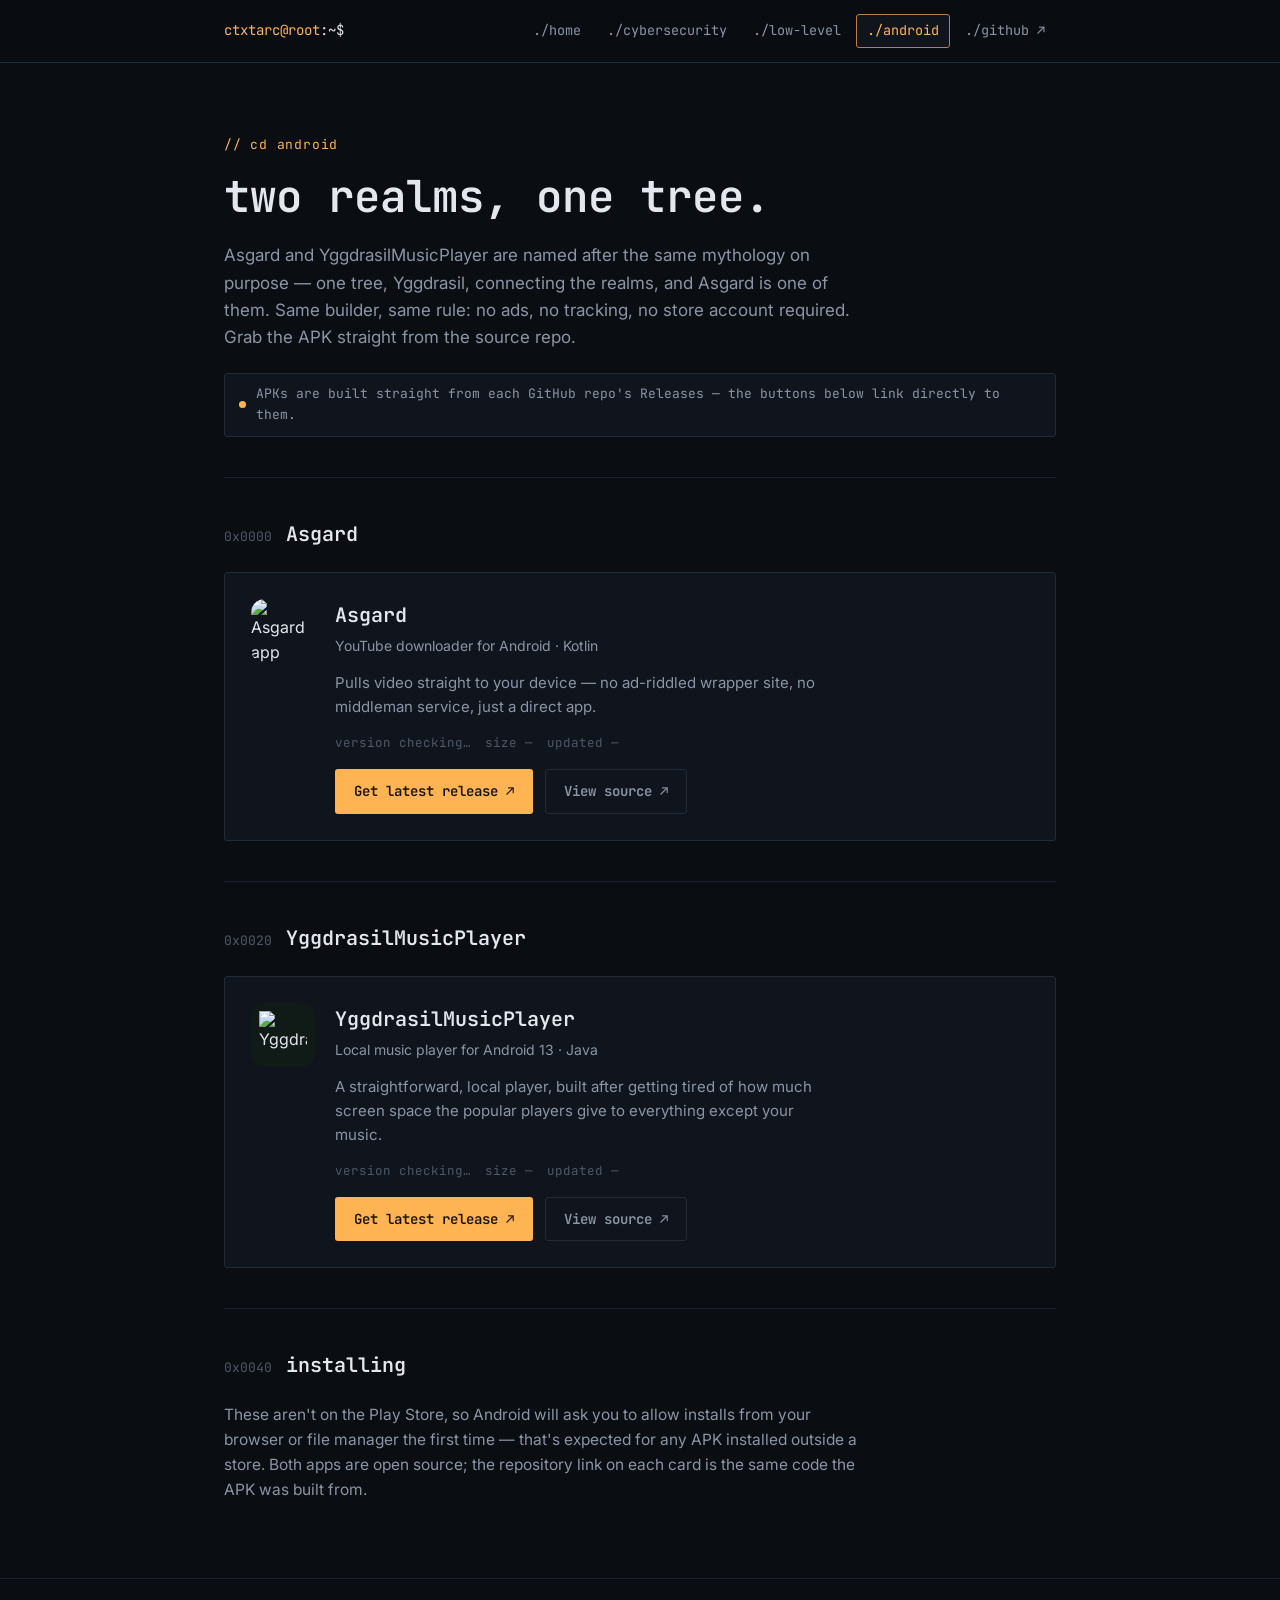
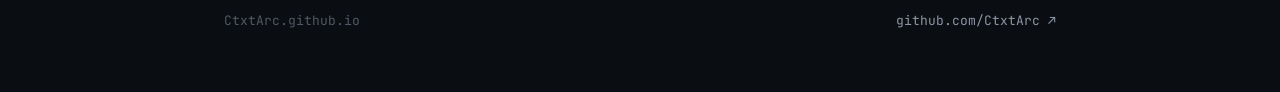
==== android.html @ 3bf43d0e "Initial commit" ====
<!DOCTYPE html>
<html lang="en">
<head>
<meta charset="UTF-8">
<meta name="viewport" content="width=device-width, initial-scale=1.0">
<title>Android — CtxtArc</title>
<meta name="description" content="Download Asgard and YggdrasilMusicPlayer APKs directly — no store, no ads.">
<link rel="icon" href="data:,">
<link rel="preconnect" href="https://fonts.googleapis.com">
<link rel="preconnect" href="https://fonts.gstatic.com" crossorigin>
<link href="https://fonts.googleapis.com/css2?family=Inter:wght@400;500;600&family=JetBrains+Mono:wght@400;500;600;700&display=swap" rel="stylesheet">
<link rel="stylesheet" href="css/style.css">
</head>
<body>

<header class="topbar">
  <div class="topbar-inner">
    <div class="prompt"><a href="index.html"><span class="sigil">ctxtarc@root</span>:~$</a></div>
    <nav class="navpaths">
      <a href="index.html">./home</a>
      <a href="cybersecurity.html">./cybersecurity</a>
      <a href="lowlevel.html">./low-level</a>
      <a href="android.html">./android</a>
      <a href="https://github.com/CtxtArc">./github ↗</a>
    </nav>
  </div>
</header>

<main class="wrap">

  <section class="hero">
    <p class="eyebrow">// cd android</p>
    <h1>two realms, one tree.</h1>
    <p class="lede">
      Asgard and YggdrasilMusicPlayer are named after the same mythology on
      purpose — one tree, Yggdrasil, connecting the realms, and Asgard is one
      of them. Same builder, same rule: no ads, no tracking, no store account
      required. Grab the APK straight from the source repo.
    </p>
    <div class="ecosystem-note">
      <span class="dot"></span>
      APKs are built straight from each GitHub repo's Releases — the buttons below link directly to them.
    </div>
  </section>

  <section class="section">
    <div class="section-head">
      <span class="offset">0x0000</span>
      <h2>Asgard</h2>
    </div>

    <div class="appcard" data-appcard="Asgard">
      <div class="appicon">
        <img src="https://raw.githubusercontent.com/CtxtArc/Asgard/main/app/src/main/res/drawable/app_icon_foreground.png" alt="Asgard app icon" loading="lazy">
      </div>
      <div>
        <div class="appcard-head">
          <div>
            <h3 class="appcard-title">Asgard</h3>
            <p class="appcard-tagline">YouTube downloader for Android · Kotlin</p>
          </div>
        </div>
        <p class="appcard-desc">
          Pulls video straight to your device — no ad-riddled wrapper site,
          no middleman service, just a direct app.
        </p>
        <div class="appcard-meta">
          <span>version <span data-dl-version>checking…</span></span>
          <span>size <span data-dl-size>—</span></span>
          <span>updated <span data-dl-updated>—</span></span>
        </div>
        <div class="appcard-actions">
          <a class="btn btn-primary" data-dl-button href="https://github.com/CtxtArc/Asgard/releases/latest">Checking latest release…</a>
          <a class="btn btn-secondary" href="https://github.com/CtxtArc/Asgard">View source ↗</a>
        </div>
      </div>
    </div>
  </section>

  <section class="section">
    <div class="section-head">
      <span class="offset">0x0020</span>
      <h2>YggdrasilMusicPlayer</h2>
    </div>

    <div class="appcard" data-appcard="YggdrasilMusicPlayer">
      <div class="appicon" style="background:#101a16;">
        <img src="https://raw.githubusercontent.com/CtxtArc/YggdrasilMusicPlayer/main/app/src/main/res/drawable/ic_launcher_foreground_image.png" alt="YggdrasilMusicPlayer app icon" loading="lazy" style="object-fit: contain; padding: 8px;">
      </div>
      <div>
        <div class="appcard-head">
          <div>
            <h3 class="appcard-title">YggdrasilMusicPlayer</h3>
            <p class="appcard-tagline">Local music player for Android 13 · Java</p>
          </div>
        </div>
        <p class="appcard-desc">
          A straightforward, local player, built after getting tired of how
          much screen space the popular players give to everything except
          your music.
        </p>
        <div class="appcard-meta">
          <span>version <span data-dl-version>checking…</span></span>
          <span>size <span data-dl-size>—</span></span>
          <span>updated <span data-dl-updated>—</span></span>
        </div>
        <div class="appcard-actions">
          <a class="btn btn-primary" data-dl-button href="https://github.com/CtxtArc/YggdrasilMusicPlayer/releases/latest">Checking latest release…</a>
          <a class="btn btn-secondary" href="https://github.com/CtxtArc/YggdrasilMusicPlayer">View source ↗</a>
        </div>
      </div>
    </div>
  </section>

  <section class="section">
    <div class="section-head">
      <span class="offset">0x0040</span>
      <h2>installing</h2>
    </div>
    <p class="intro-text">
      These aren't on the Play Store, so Android will ask you to allow installs
      from your browser or file manager the first time — that's expected for
      any APK installed outside a store. Both apps are open source; the
      repository link on each card is the same code the APK was built from.
    </p>
  </section>

</main>

<footer class="sitefoot">
  <div class="wrap sitefoot-row">
    <span>CtxtArc.github.io</span>
    <a href="https://github.com/CtxtArc">github.com/CtxtArc ↗</a>
  </div>
</footer>

<script src="js/main.js"></script>
</body>
</html>
---- css/style.css ----
/* =========================================================
   CtxtArc — shared design tokens
   Look & feel: disassembly listing / hex-dump, not a fake
   terminal. Amber phosphor accent on charcoal-navy.
   ========================================================= */

:root {
  --bg:          #0a0d12;
  --bg-panel:    #10151d;
  --bg-panel-2:  #141b25;
  --border:      #212a37;
  --border-soft: #1a212c;

  --text:        #e4e8ee;
  --text-dim:    #8b95a5;
  --text-faint:  #4f5866;

  --amber:       #ffb454;
  --amber-dim:   #b8823c;
  --teal:        #5fd4c4;
  --red:         #ff6f6f;

  --mono: 'JetBrains Mono', 'IBM Plex Mono', ui-monospace, SFMono-Regular, Menlo, Consolas, monospace;
  --sans: 'Inter', -apple-system, BlinkMacSystemFont, 'Segoe UI', sans-serif;

  --radius: 3px;
  --maxw: 880px;
}

* { box-sizing: border-box; }

html {
  scroll-behavior: smooth;
}

@media (prefers-reduced-motion: reduce) {
  html { scroll-behavior: auto; }
  *, *::before, *::after {
    animation-duration: 0.001ms !important;
    animation-iteration-count: 1 !important;
    transition-duration: 0.001ms !important;
  }
}

body {
  margin: 0;
  background: var(--bg);
  color: var(--text);
  font-family: var(--sans);
  font-size: 16px;
  line-height: 1.6;
  -webkit-font-smoothing: antialiased;
}

a {
  color: var(--teal);
  text-decoration: none;
}
a:hover { text-decoration: underline; }
a:focus-visible,
button:focus-visible,
[tabindex]:focus-visible {
  outline: 2px solid var(--amber);
  outline-offset: 2px;
}

code, .mono {
  font-family: var(--mono);
}

.wrap {
  max-width: var(--maxw);
  margin: 0 auto;
  padding: 0 24px;
}

/* ---------- top bar ---------- */

.topbar {
  position: sticky;
  top: 0;
  z-index: 20;
  background: rgba(10, 13, 18, 0.88);
  backdrop-filter: blur(8px);
  border-bottom: 1px solid var(--border);
}

.topbar-inner {
  max-width: var(--maxw);
  margin: 0 auto;
  padding: 14px 24px;
  display: flex;
  align-items: baseline;
  justify-content: space-between;
  gap: 16px;
  flex-wrap: wrap;
}

.prompt {
  font-family: var(--mono);
  font-size: 14px;
  color: var(--text-dim);
  white-space: nowrap;
}
.prompt a { color: var(--text); }
.prompt .sigil { color: var(--amber); }

.navpaths {
  display: flex;
  gap: 4px;
  flex-wrap: wrap;
  font-family: var(--mono);
  font-size: 13.5px;
}
.navpaths a {
  color: var(--text-dim);
  padding: 5px 10px;
  border: 1px solid transparent;
  border-radius: var(--radius);
}
.navpaths a:hover {
  color: var(--text);
  border-color: var(--border);
  text-decoration: none;
  background: var(--bg-panel);
}
.navpaths a.active {
  color: var(--amber);
  border-color: var(--amber-dim);
  background: var(--bg-panel);
}

/* ---------- hero ---------- */

.hero {
  padding: 72px 0 40px;
}
.hero .eyebrow {
  font-family: var(--mono);
  font-size: 13px;
  color: var(--amber);
  letter-spacing: 0.06em;
  margin: 0 0 14px;
}
.hero h1 {
  font-family: var(--mono);
  font-size: clamp(28px, 5vw, 44px);
  line-height: 1.25;
  font-weight: 600;
  margin: 0 0 18px;
  max-width: 22ch;
}
.hero p.lede {
  color: var(--text-dim);
  max-width: 58ch;
  font-size: 17px;
  margin: 0 0 8px;
}

/* ---------- offset gutter section headers ----------
   Signature element: every major section is labeled like
   a symbol-table / objdump entry with an incrementing hex
   offset, echoing the disassembly listings this person
   actually writes. */

.section {
  padding: 40px 0;
  border-top: 1px solid var(--border-soft);
}
.section:first-of-type { border-top: none; }

.section-head {
  display: flex;
  align-items: baseline;
  gap: 14px;
  margin-bottom: 22px;
}
.offset {
  font-family: var(--mono);
  font-size: 13px;
  color: var(--text-faint);
  white-space: nowrap;
}
.section-head h2 {
  font-family: var(--mono);
  font-size: 20px;
  font-weight: 600;
  margin: 0;
  color: var(--text);
}
.section-head .tag {
  font-family: var(--mono);
  font-size: 12px;
  color: var(--amber);
  background: rgba(255, 180, 84, 0.08);
  border: 1px solid var(--amber-dim);
  padding: 2px 8px;
  border-radius: var(--radius);
}

/* ---------- directory listing (home) ---------- */

.dirlist {
  border: 1px solid var(--border);
  border-radius: var(--radius);
  overflow: hidden;
  background: var(--bg-panel);
}
.dirlist-header {
  font-family: var(--mono);
  font-size: 12.5px;
  color: var(--text-faint);
  padding: 10px 16px;
  border-bottom: 1px solid var(--border);
  background: var(--bg-panel-2);
}
.direntry {
  display: block;
  padding: 16px;
  border-bottom: 1px solid var(--border-soft);
  transition: background 0.12s ease;
}
.direntry:last-child { border-bottom: none; }
.direntry:hover {
  background: var(--bg-panel-2);
  text-decoration: none;
}
.direntry-row {
  display: flex;
  align-items: baseline;
  gap: 10px;
  font-family: var(--mono);
  flex-wrap: wrap;
}
.direntry-perm {
  color: var(--text-faint);
  font-size: 13px;
}
.direntry-name {
  color: var(--amber);
  font-size: 16.5px;
  font-weight: 600;
}
.direntry-count {
  color: var(--text-faint);
  font-size: 13px;
  margin-left: auto;
}
.direntry-desc {
  color: var(--text-dim);
  font-size: 14.5px;
  margin-top: 6px;
  font-family: var(--sans);
}

/* ---------- git log style feed ---------- */

.gitlog {
  display: flex;
  flex-direction: column;
  gap: 0;
}
.gitlog-item {
  display: grid;
  grid-template-columns: 90px 1fr;
  gap: 14px;
  padding: 12px 0;
  border-bottom: 1px solid var(--border-soft);
  font-size: 14.5px;
}
.gitlog-item:last-child { border-bottom: none; }
.gitlog-hash {
  font-family: var(--mono);
  color: var(--teal);
  font-size: 13px;
}
.gitlog-msg .repo {
  color: var(--text);
  font-weight: 600;
}
.gitlog-msg .desc {
  color: var(--text-dim);
}

/* ---------- project cards ---------- */

.projects {
  display: flex;
  flex-direction: column;
  gap: 16px;
}
.card {
  border: 1px solid var(--border);
  border-radius: var(--radius);
  background: var(--bg-panel);
  padding: 20px 22px;
}
.card.featured {
  border-color: var(--amber-dim);
  background: linear-gradient(180deg, rgba(255,180,84,0.05), var(--bg-panel) 60%);
}
.card-head {
  display: flex;
  align-items: flex-start;
  justify-content: space-between;
  gap: 12px;
  flex-wrap: wrap;
  margin-bottom: 8px;
}
.card-title {
  font-family: var(--mono);
  font-size: 18px;
  font-weight: 600;
  color: var(--text);
  margin: 0;
}
.card-title a {
  color: inherit;
}
.card-title a:hover { color: var(--amber); }
.card-meta {
  display: flex;
  gap: 10px;
  align-items: center;
  font-family: var(--mono);
  font-size: 12.5px;
  color: var(--text-faint);
  flex-wrap: wrap;
}
.lang-dot {
  width: 9px;
  height: 9px;
  border-radius: 50%;
  display: inline-block;
  margin-right: 5px;
  vertical-align: -1px;
}
.stars {
  color: var(--amber-dim);
}
.stars.live { color: var(--amber); }
.card-desc {
  color: var(--text-dim);
  font-size: 15px;
  margin: 8px 0 14px;
  max-width: 62ch;
}
.topics {
  display: flex;
  flex-wrap: wrap;
  gap: 6px;
}
.topic {
  font-family: var(--mono);
  font-size: 11.5px;
  color: var(--text-dim);
  border: 1px solid var(--border);
  border-radius: var(--radius);
  padding: 3px 8px;
}
.card-link {
  display: inline-flex;
  align-items: center;
  gap: 6px;
  margin-top: 14px;
  font-family: var(--mono);
  font-size: 13.5px;
  color: var(--teal);
}

/* ---------- ecosystem strip (android hub) ---------- */

.ecosystem-note {
  display: flex;
  align-items: center;
  gap: 10px;
  font-family: var(--mono);
  font-size: 13px;
  color: var(--text-dim);
  border: 1px solid var(--border);
  background: var(--bg-panel);
  border-radius: var(--radius);
  padding: 10px 14px;
  max-width: fit-content;
  margin-top: 22px;
}
.ecosystem-note .dot {
  width: 7px;
  height: 7px;
  border-radius: 50%;
  background: var(--amber);
  display: inline-block;
  flex-shrink: 0;
}

/* ---------- app download card ---------- */

.appcard {
  border: 1px solid var(--border);
  border-radius: var(--radius);
  background: var(--bg-panel);
  padding: 26px;
  display: grid;
  grid-template-columns: 64px 1fr;
  gap: 20px;
}
.appicon {
  width: 64px;
  height: 64px;
  border-radius: 14px;
  overflow: hidden;
  display: flex;
  align-items: center;
  justify-content: center;
  flex-shrink: 0;
}
.appicon img {
  width: 100%;
  height: 100%;
  object-fit: cover;
  display: block;
}
.appcard-head {
  display: flex;
  align-items: flex-start;
  justify-content: space-between;
  gap: 12px;
  flex-wrap: wrap;
}
.appcard-title {
  font-family: var(--mono);
  font-size: 20px;
  font-weight: 600;
  margin: 0 0 4px;
  color: var(--text);
}
.appcard-tagline {
  color: var(--text-dim);
  font-size: 14px;
  margin: 0;
}
.appcard-desc {
  color: var(--text-dim);
  font-size: 15px;
  max-width: 56ch;
  margin: 14px 0;
}
.appcard-meta {
  font-family: var(--mono);
  font-size: 12.5px;
  color: var(--text-faint);
  display: flex;
  gap: 14px;
  flex-wrap: wrap;
  margin-top: 4px;
}
.appcard-meta span.ready { color: var(--teal); }

.appcard-actions {
  display: flex;
  align-items: center;
  gap: 12px;
  flex-wrap: wrap;
  margin-top: 16px;
}

.btn {
  display: inline-flex;
  align-items: center;
  gap: 8px;
  font-family: var(--mono);
  font-size: 14px;
  font-weight: 600;
  padding: 10px 18px;
  border-radius: var(--radius);
  border: 1px solid transparent;
  cursor: pointer;
  text-decoration: none;
}
.btn:hover { text-decoration: none; }
.btn-primary {
  background: var(--amber);
  color: #1a1206;
}
.btn-primary:hover { background: #ffc370; }
.btn-secondary {
  background: transparent;
  border-color: var(--border);
  color: var(--text-dim);
}
.btn-secondary:hover {
  border-color: var(--text-faint);
  color: var(--text);
}

.case-hash {
  font-family: var(--mono);
  font-size: 12.5px;
  color: var(--text-faint);
  word-break: break-all;
  margin: 2px 0 10px;
}
.status-badge {
  font-family: var(--mono);
  font-size: 11px;
  padding: 2px 8px;
  border-radius: var(--radius);
  border: 1px solid var(--border);
  color: var(--text-dim);
  white-space: nowrap;
}
.status-badge.partial {
  color: var(--amber);
  border-color: var(--amber-dim);
}

/* ---------- footer ---------- */

footer.sitefoot {
  border-top: 1px solid var(--border-soft);
  padding: 32px 0 60px;
  margin-top: 20px;
}
.sitefoot-row {
  display: flex;
  justify-content: space-between;
  align-items: center;
  flex-wrap: wrap;
  gap: 12px;
  font-family: var(--mono);
  font-size: 13px;
  color: var(--text-faint);
}
.sitefoot-row a { color: var(--text-dim); }

/* ---------- misc ---------- */

.intro-text {
  color: var(--text-dim);
  max-width: 64ch;
  font-size: 15.5px;
}
.intro-text + .intro-text { margin-top: 12px; }

.callout {
  border-left: 2px solid var(--amber-dim);
  padding: 4px 0 4px 16px;
  color: var(--text-dim);
  font-size: 14.5px;
  max-width: 60ch;
}

@media (max-width: 560px) {
  .gitlog-item { grid-template-columns: 1fr; gap: 4px; }
  .direntry-count { margin-left: 0; }
}
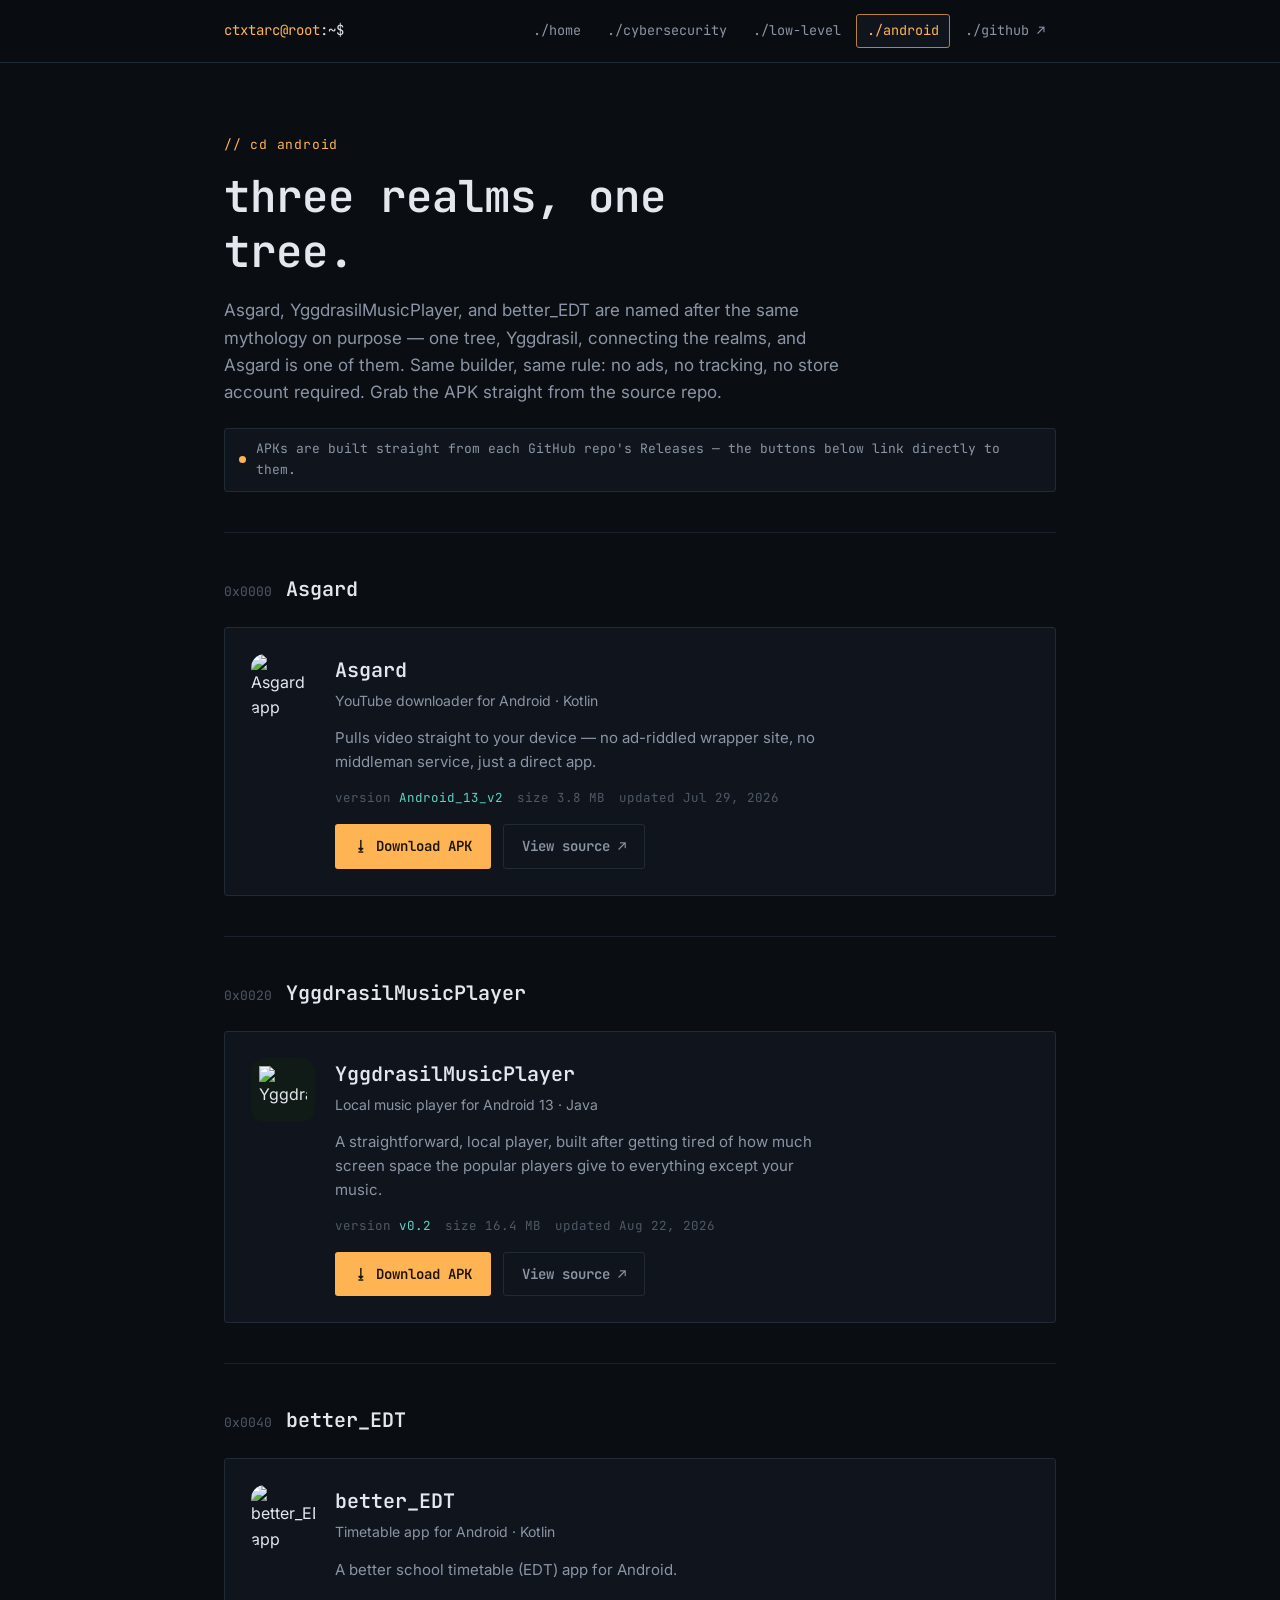
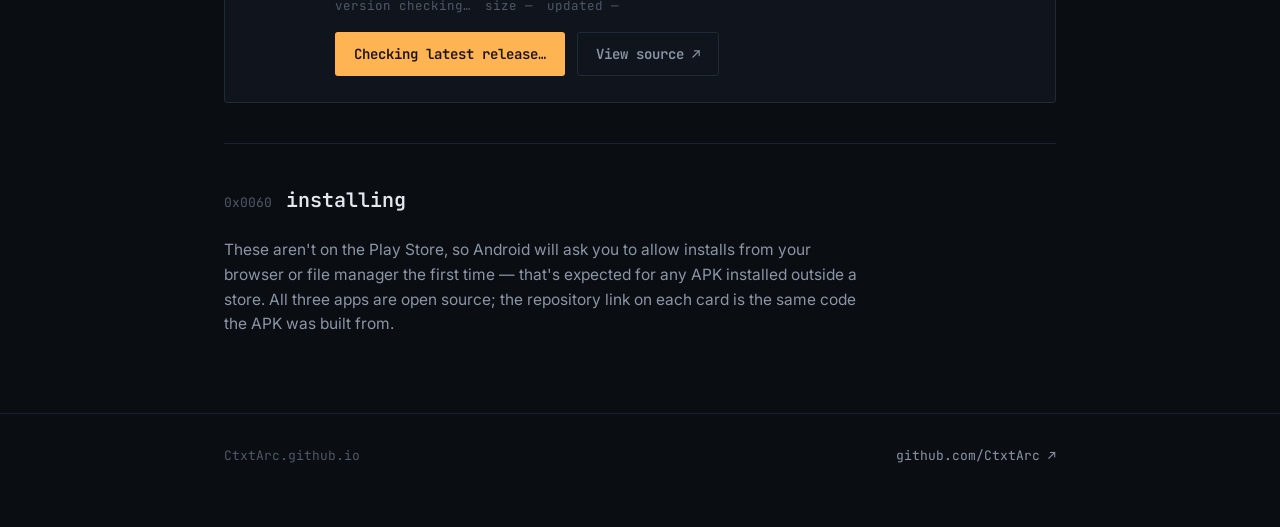
==== commit 42839322: "added a new app" ====
--- a/android.html
+++ b/android.html
@@ -4,7 +4,7 @@
 <meta charset="UTF-8">
 <meta name="viewport" content="width=device-width, initial-scale=1.0">
 <title>Android — CtxtArc</title>
-<meta name="description" content="Download Asgard and YggdrasilMusicPlayer APKs directly — no store, no ads.">
+<meta name="description" content="Download Asgard, YggdrasilMusicPlayer, and better_EDT APKs directly — no store, no ads.">
 <link rel="icon" href="data:,">
 <link rel="preconnect" href="https://fonts.googleapis.com">
 <link rel="preconnect" href="https://fonts.gstatic.com" crossorigin>
@@ -30,12 +30,12 @@
 
   <section class="hero">
     <p class="eyebrow">// cd android</p>
-    <h1>two realms, one tree.</h1>
+    <h1>three realms, one tree.</h1>
     <p class="lede">
-      Asgard and YggdrasilMusicPlayer are named after the same mythology on
-      purpose — one tree, Yggdrasil, connecting the realms, and Asgard is one
-      of them. Same builder, same rule: no ads, no tracking, no store account
-      required. Grab the APK straight from the source repo.
+      Asgard, YggdrasilMusicPlayer, and better_EDT are named after the same
+      mythology on purpose — one tree, Yggdrasil, connecting the realms, and
+      Asgard is one of them. Same builder, same rule: no ads, no tracking, no
+      store account required. Grab the APK straight from the source repo.
     </p>
     <div class="ecosystem-note">
       <span class="dot"></span>
@@ -115,12 +115,45 @@
   <section class="section">
     <div class="section-head">
       <span class="offset">0x0040</span>
+      <h2>better_EDT</h2>
+    </div>
+
+    <div class="appcard" data-appcard="better_EDT">
+      <div class="appicon">
+        <img src="https://raw.githubusercontent.com/CtxtArc/better_EDT/main/app/src/main/res/drawable/ic_launcher_foreground.png" alt="better_EDT app icon" loading="lazy">
+      </div>
+      <div>
+        <div class="appcard-head">
+          <div>
+            <h3 class="appcard-title">better_EDT</h3>
+            <p class="appcard-tagline">Timetable app for Android · Kotlin</p>
+          </div>
+        </div>
+        <p class="appcard-desc">
+          A better school timetable (EDT) app for Android.
+        </p>
+        <div class="appcard-meta">
+          <span>version <span data-dl-version>checking…</span></span>
+          <span>size <span data-dl-size>—</span></span>
+          <span>updated <span data-dl-updated>—</span></span>
+        </div>
+        <div class="appcard-actions">
+          <a class="btn btn-primary" data-dl-button href="https://github.com/CtxtArc/better_EDT/releases/latest">Checking latest release…</a>
+          <a class="btn btn-secondary" href="https://github.com/CtxtArc/better_EDT">View source ↗</a>
+        </div>
+      </div>
+    </div>
+  </section>
+
+  <section class="section">
+    <div class="section-head">
+      <span class="offset">0x0060</span>
       <h2>installing</h2>
     </div>
     <p class="intro-text">
       These aren't on the Play Store, so Android will ask you to allow installs
       from your browser or file manager the first time — that's expected for
-      any APK installed outside a store. Both apps are open source; the
+      any APK installed outside a store. All three apps are open source; the
       repository link on each card is the same code the APK was built from.
     </p>
   </section>
